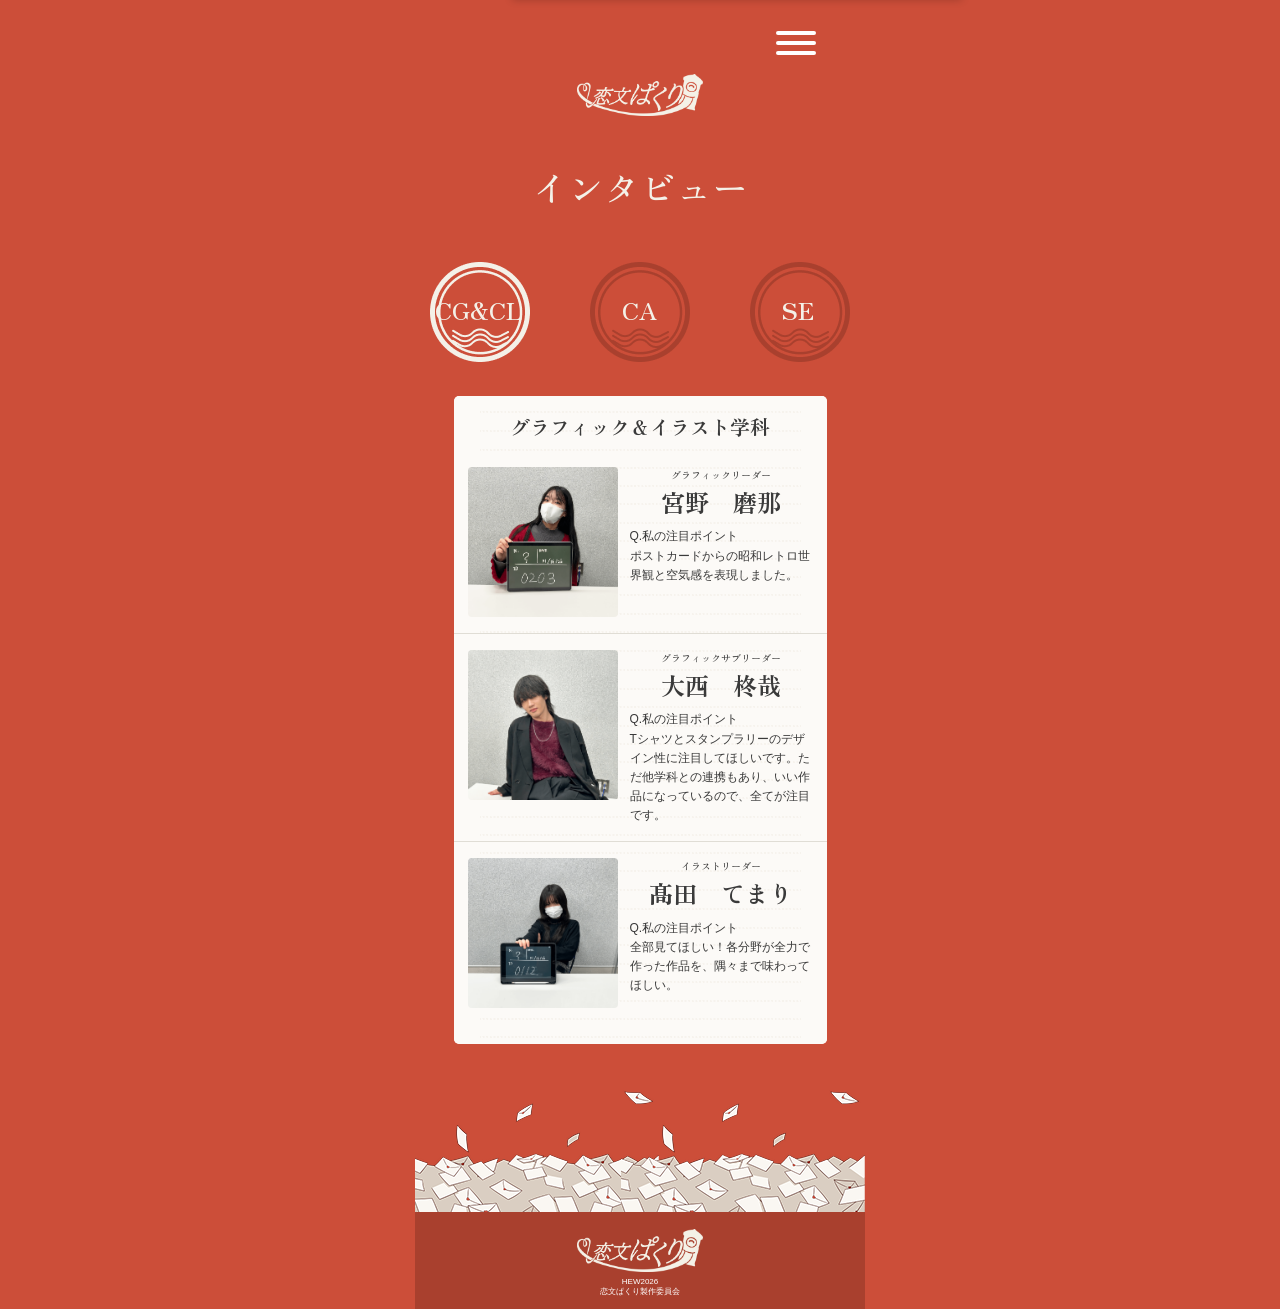
==== index2.html @ b5067567 "Add files via upload" ====
<!DOCTYPE html>
<html lang="ja">
<head>
    <meta charset="UTF-8" />
    <meta name="viewport" content="width=device-width, initial-scale=1.0"/>
    <title>恋文ぱくり</title>
    <link
      rel="stylesheet"
      href="https://cdnjs.cloudflare.com/ajax/libs/font-awesome/6.5.0/css/all.min.css"
    />
    <link rel="preconnect" href="https://fonts.googleapis.com">
    <link rel="preconnect" href="https://fonts.gstatic.com" crossorigin>
    <link href="https://fonts.googleapis.com/css2?family=Zen+Old+Mincho:wght@400;500;600;700;900&display=swap" rel="stylesheet">
    <link rel="stylesheet" href="style2.css" />
</head>
<body>
    <header class="header">
        <img src="image/rogo_white.png" alt="ロゴ" class="header_png">
    </header>

    <div class="menu-wrapper">
      <input type="checkbox" id="menu-toggle" hidden>
    
      <label class="menu-icon" for="menu-toggle">
          <span></span>
          <span></span>
          <span></span>
      </label>
    
      <div class="overlay"></div>
    
      <nav class="menu">
          <ul>
            <li><a href="index.html"><img src="image/rogo_white.png" alt="ロゴ" class="menu_png"></a></li>
            <li><a href="index.html">トップ</a></li>
            <li><a href="index2.html">インタビュー</a></li>
            <li><a href="index3.html">本編映像</a></li>
            <li><a href="index4.html">グッズ</a></li>
            <li><a href="index5.html">スタッフ</a></li>
          </ul>
      <section class="sns">
          <ul>
            <li><a href="https://x.com/koibumipakuri?s=20"><i class="fab fa-x-twitter"></i></a></li>
            <li><a href="https://www.instagram.com/koibumi_official/"><i class="fab fa-instagram"></i></a></li>
            <li><a href="https://www.youtube.com/@%E6%81%8B%E6%96%87%E3%81%B1%E3%81%8F%E3%82%8A"><i class="fab fa-youtube"></i></a></li>
          </ul>
      </section>
      </nav>
    </div>

    <section class="hurimoji">
      <p class="hurimoji_text">インタビュー</p>
    </section>

    <section class="tagu">
        <div class="tagu1">
            <img src="image/Group.png" alt="タグ画像" >
            <p class="CG"><a href="index2.html">CG&CL</a></p>
        </div>

        <div class="tagu2">
            <img src="image/Group2.png" alt="タグ画像" >
            <p class="CA"><a href="index2_2.html">CA</a></p>
        </div>

        <div class="tagu3">
            <img src="image/Group2.png" alt="タグ画像" >
            <p class="SE"><a href="index2_3.html">SE</a></p>
        </div>
    </section>

    <section class="interview">
        <img src="image/back.png" alt="" class="back_img">
        <p>グラフィック＆イラスト学科</p>
        <div class="cgr">
            <img src="image/CG1.png" alt="" class="cgr_img">
            <div class="cgr_text">
                <h3>グラフィックリーダー</h3>
                <h1>宮野　磨那</h1>
                <h2>Q.私の注目ポイント<br>ポストカードからの昭和レトロ世界観と空気感を表現しました。</h2>
            </div>
        </div>

        <div class="cgsr">
            <img src="image/cg2.png" alt="" class="cgsr_img">
            <div class="cgsr_text">
                <h3>グラフィックサブリーダー</h3>
                <h1>大西　柊哉</h1>
                <h2>Q.私の注目ポイント<br>Tシャツとスタンプラリーのデザイン性に注目してほしいです。ただ他学科との連携もあり、いい作品になっているので、全てが注目です。</h2>
            </div>
        </div>

        <div class="cir">
            <img src="image/cg3.png" alt="" class="cir_img">
            <div class="cir_text">
                <h3>イラストリーダー</h3>
                <h1>髙田　てまり</h1>
                <h2>Q.私の注目ポイント<br>全部見てほしい！各分野が全力で作った作品を、隅々まで味わってほしい。</h2>
            </div>
        </div>
    </section>    

    <div class="letter">
        <img src="image/letter.png" alt="キービジュアル" class="le1">
        <img src="image/letter.png" alt="キービジュアル" class="le2">
    </div>
    
    <footer class="footer">
        <a href="#top"><img src="image/rogo_white.png" alt="ロゴ" class="footer_png"></a>
        <div class="footer_text">
            HEW2026<br>
            恋文ぱくり製作委員会
        </div>
    </footer>
</body>
</html>
---- style2.css ----
* {
  box-sizing: border-box;
  margin: 0;
  padding: 0;
  font-family: "Hiragino Kaku Gothic ProN", sans-serif;
}

a {
  text-decoration: none;
  color: inherit;
  font-family: inherit;
}

html {
  scroll-behavior: smooth;
  background-color: #CC4E39;
  overflow-x: hidden;
}


body {
  display: flex;           
  flex-direction: column;  
  min-height: 100vh;
  background: #CC4E39;
  color: #fff;
  max-width: 450px;
  width: 100%;
  margin: 0 auto;
  overflow-x: hidden;
}


.header {
  display: flex;
  justify-content: space-between;
  padding: 14px 18px;
  background: #CC4E39;
  font-size: 18px;
}

.header_png {
    width: 125.45px;
    height: 42.14px;
    display: block;
    margin: 60px auto 20px;
}

.menu-wrapper {
  position: relative;
}

.menu-icon {
  width: 40px;
  height: 30px;
  position: fixed; 
  top: 25px;
  right: max(20px, calc(50vw - 176px));
  cursor: pointer;
  z-index: 3;
  display: inline-block;
}

.menu-icon span {
  display: block;
  height: 4px;
  margin: 6px 0;
  background: #fff;
  border-radius: 2px;
  transition: 0.4s;
}


#menu-toggle:checked + .menu-icon span:nth-child(1) {
  transform: translateY(10px) rotate(45deg);
}
#menu-toggle:checked + .menu-icon span:nth-child(2) {
  opacity: 0;
}
#menu-toggle:checked + .menu-icon span:nth-child(3) {
  transform: translateY(-10px) rotate(-45deg);
}


.overlay {
  position: fixed;
  inset: 0;      
  background: #CC4E39;
  opacity: 0;
  pointer-events: none;
  transition: 0.4s;
  z-index: 1;
}

#menu-toggle:checked ~ .overlay {
  opacity: 1;
  pointer-events: auto;
}


.menu {
  position: fixed;
  top: -100%;
  left: 0;              
  right: 0;             
  width: 100%;         
  max-width: 450px;
  left: 50%;
  transform: translateX(-50%);
  margin: 0 auto;       
  height: 100vh;
  background: #CC4E39;
  box-shadow: 2px 0 8px rgba(0,0,0,0.2);
  transition: top 0.4s ease;
  z-index: 2;
}

.menu_png {
    width: 125.45px;
    height: 42.141px; 
    text-align: center;
}

#menu-toggle:checked ~ .menu {
  top: 0; 
}

.menu ul {
    list-style: none;
    padding: 60px 0;
}

.menu li {
    text-align: center;
    margin: 20px 0;
}

.menu a {
  text-decoration: none;
  color: #F4F1E8;
  font-size: 24px;
  transition: color 0.3s;
}

/*.menu a:hover {
  color: #007bff;
}*/

.sns ul {
  display: flex;
  justify-content: center;
  gap: 31px;
  list-style: none;
  background-color:#CC4E39;
}

.hurimoji {
  animation: fadeInDown 1s ease-out forwards;
}

@keyframes fadeInDown {
  0% {
    opacity: 0;
    transform: translateY(-20px); 
  }
  100% {
    opacity: 1;
    transform: translateY(0); 
  }
}

.hurimoji_text {
  color: #F4F1E8;
  font-family: "Zen Old Mincho";
  font-size: 36px;
  font-style: normal;
  font-weight: 500;
  line-height: normal;
  text-align: center;
  padding: 10px 0 50px;
}

.tagu {
  position: relative;
  display: flex;
  justify-content: space-between; 
  align-items: center; 
  padding: 0 15px;
}

.tagu1 {
  position: relative;
  width: 100px;
  align-items: center;
  justify-content: center;
  justify-content: space-between;
  height: auto;
} 

.tagu2 {
  position: relative;
  width: 100px;
  justify-content: space-between;
  height: auto;
} 

.tagu2 img:hover {
  filter: brightness(5);
  transition: filter 0.3s ease;
}

.tagu3 {
  position: relative;
  width: 100px;
  justify-content: space-between;
  height: auto;
} 

.tagu3 img:hover {
  filter: brightness(5);
  transition: filter 0.3s ease;
}


.CG {
  position: absolute;
  top: 30px;
  left: 5px;
  color: #F4F1E8;
  font-family: "Zen Old Mincho";
  font-size: 24px;
  font-style: normal;
  font-weight: 700;
}

.CA {
  position: absolute;
  top: 30px;
  left: 32px;
  color: #F4F1E8;
  font-family: "Zen Old Mincho";
  font-size: 24px;
  font-style: normal;
  font-weight: 700;
}

.SE {
  position: absolute;
  top: 30px;
  left: 32px;
  color: #F4F1E8;
  font-family: "Zen Old Mincho";
  font-size: 24px;
  font-style: normal;
  font-weight: 700;
  line-height: normal;
  margin-bottom: 10px;

}

.interview {
  position: relative;
  background-color: #FCFAF7;
  width: 373px;
  height: auto;
  margin: 30px auto 20px;
  border-radius: 5px;
  overflow: hidden;
  padding-bottom: 20px;  
}

.interview p {
  position: relative;
  z-index: 1; 
  color: #3A3A3A;
  font-family: "Zen Old Mincho";
  font-size: 20px;
  font-weight: 700;
  text-align: center;
  padding: 16px 0 10px;
  margin: 0;
}

.back_img {
  position: absolute;
  top: 0;
  left: 0;
  width: 100%;
  height: 100%;
  object-fit: cover;
  border-radius: 5px;
  z-index: 0;
}


.cgr,
.cgsr,
.cir {
  position: relative;
  z-index: 1;
  display: flex;        
  flex-direction: row;
  align-items: flex-start;
  gap: 12px;
  padding: 16px 14px;
  border-bottom: 1px solid #e0ddd5;
}

.cgr:last-child,
.cgsr:last-child,
.cir:last-child {
  border-bottom: none;
}

.cgr_img,
.cgsr_img,
.cir_img {
  position: static;     
  width: 150px;
  min-width: 150px;
  height: 150px;
  object-fit: cover;
  border-radius: 4px;
}

.cgr_text,
.cgsr_text,
.cir_text {
  flex: 1;
  display: flex;
  flex-direction: column;
  gap: 4px;
  color: #3A3A3A;
  margin: 0;
  padding: 0;
}

.cgr_text h3,
.cgsr_text h3,
.cir_text h3 {
  font-size: 10px;
  font-weight: 500;
  color: #3A3A3A;
  font-family: "Zen Old Mincho";
}

.cgr_text h1,
.cgsr_text h1,
.cir_text h1 {
  font-size: 24px;
  font-weight: 700;
  font-family: "Zen Old Mincho";
  color: #3A3A3A;
  line-height: 1.3;
}

.cgr_text h2,
.cgsr_text h2,
.cir_text h2 {
  font-size: 12px;
  font-weight: 400;
  font-family: "Hiragino Kaku Gothic ProN", sans-serif;
  color: #3A3A3A;
  line-height: 1.6;
  margin-top: 6px;
}

h3,
h1 {
  text-align: center;
}

.letter {
  position: relative;
  height: 145px;
}

.le1 {
  position: absolute;
  left: 0px;
  top: 20px;
}

.le2 {
  position: absolute;
  right: 0px;
  top: 20px;
}

.footer {
  text-align: center;
  padding: 20px 0;
  font-size: 14px;
  width: 100%;
  max-width: 450px;
  height: 100px;
  background: #A9402E;
  margin-top: auto;
}



.footer_png {
    width: 125.45px;
    height: 42.14px;
    display: block;
    margin: 0 auto 5px;
}

.footer_text {
    color: #fff;
    text-align: center;
    font-size: 8px;
}
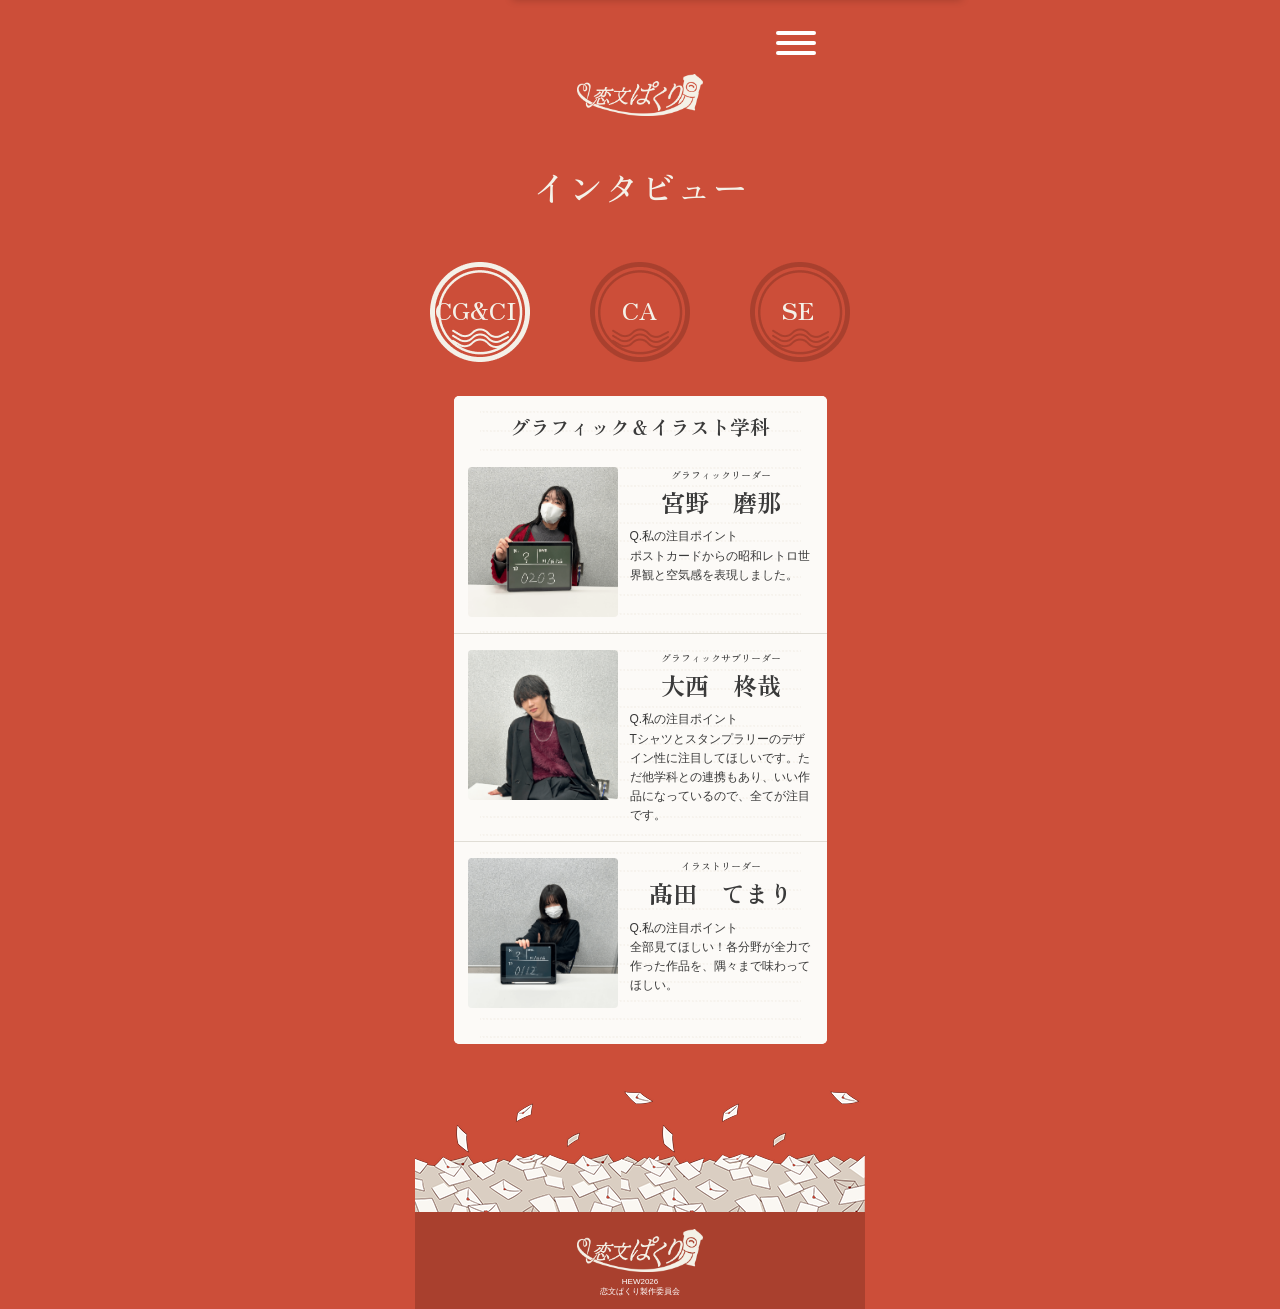
==== commit 4592f850: "Add files via upload" ====
--- a/index2.html
+++ b/index2.html
@@ -55,7 +55,7 @@
     <section class="tagu">
         <div class="tagu1">
             <img src="image/Group.png" alt="タグ画像" >
-            <p class="CG"><a href="index2.html">CG&CL</a></p>
+            <p class="CG"><a href="index2.html">CG&CI</a></p>
         </div>
 
         <div class="tagu2">
--- a/style2.css
+++ b/style2.css
@@ -204,23 +204,12 @@
   height: auto;
 } 
 
-.tagu2 img:hover {
-  filter: brightness(5);
-  transition: filter 0.3s ease;
-}
-
 .tagu3 {
   position: relative;
   width: 100px;
   justify-content: space-between;
   height: auto;
 } 
-
-.tagu3 img:hover {
-  filter: brightness(5);
-  transition: filter 0.3s ease;
-}
-
 
 .CG {
   position: absolute;
